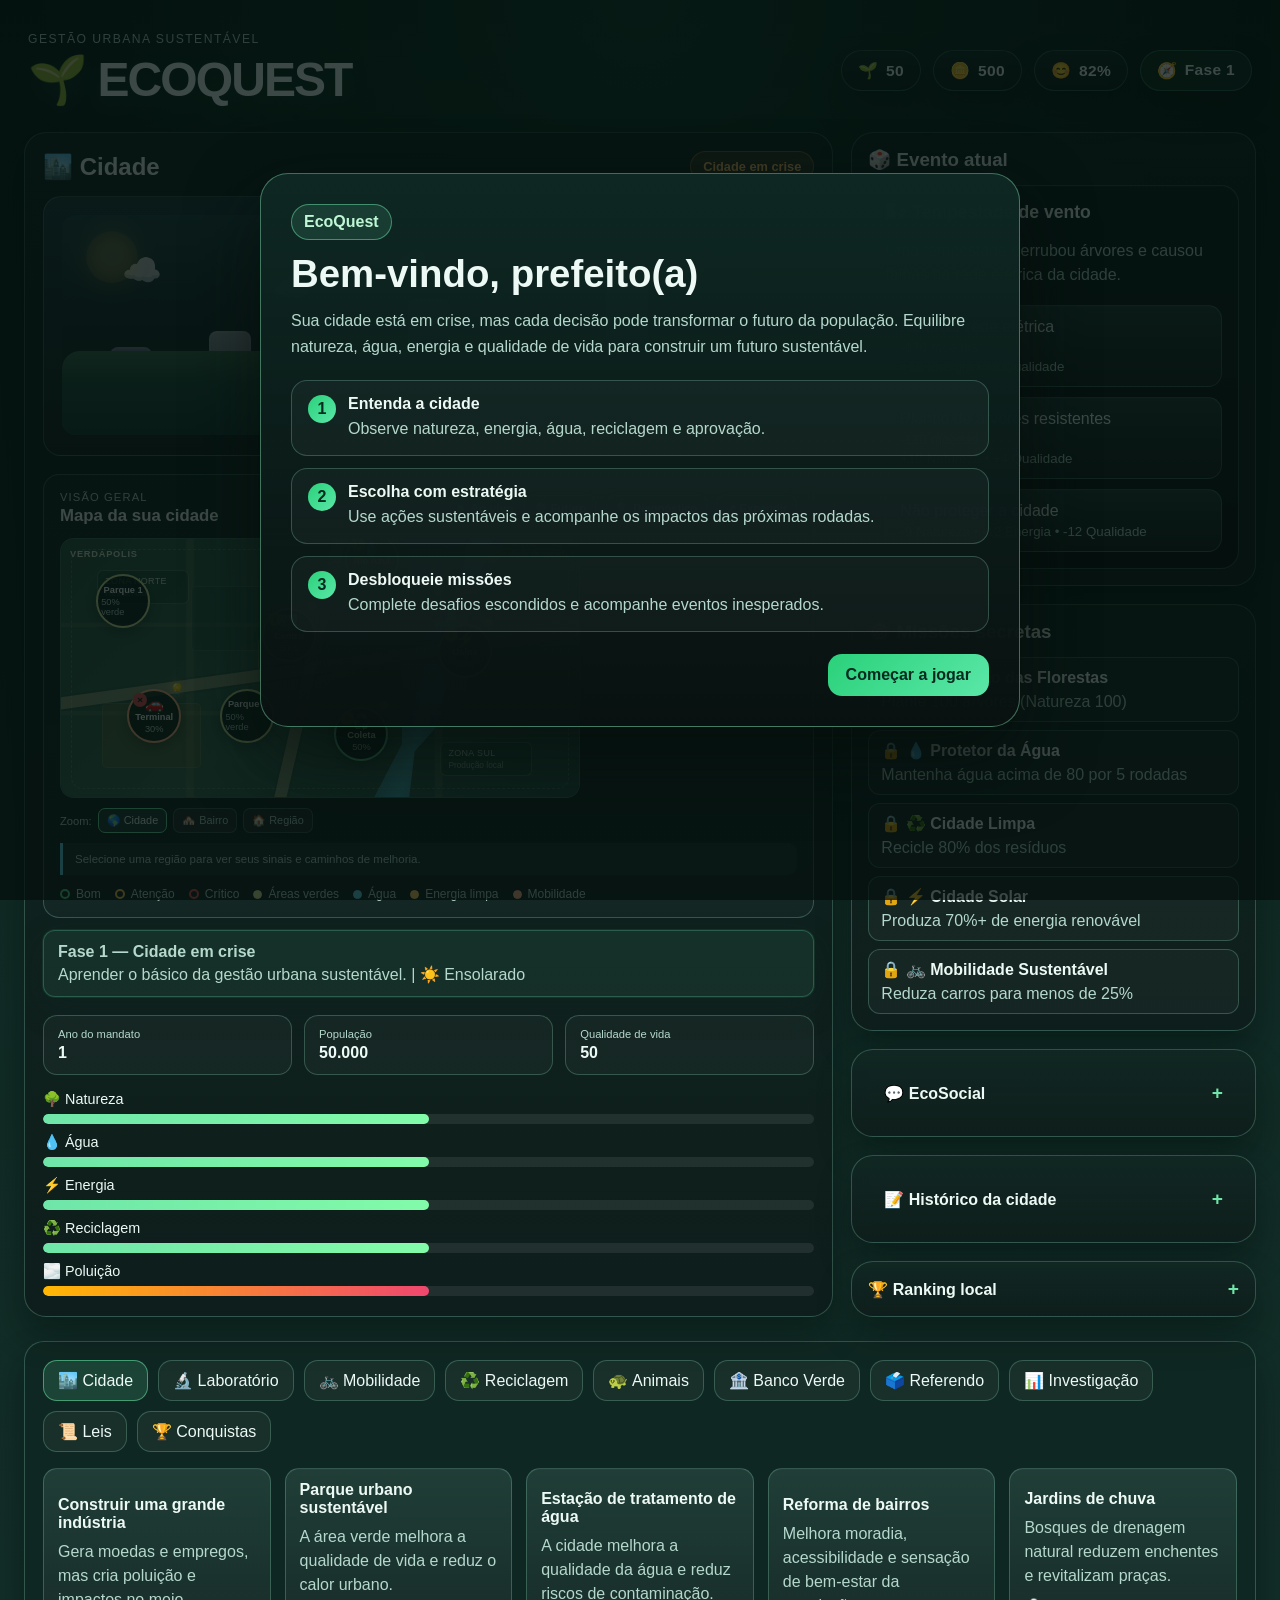
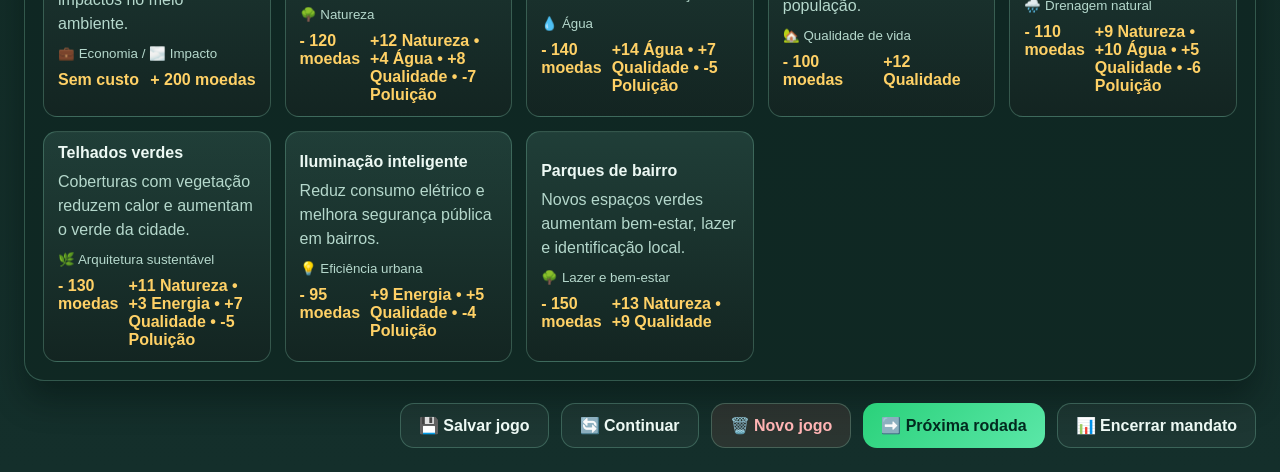
==== index.html @ 05f89bf9 "Publica EcoQuest com mapa e sistemas de cidade" ====
<!DOCTYPE html>
<html lang="pt-BR">
  <head>
    <meta charset="UTF-8" />
    <meta name="viewport" content="width=device-width, initial-scale=1.0" />
    <meta http-equiv="Cache-Control" content="no-cache, no-store, must-revalidate" />
    <meta http-equiv="Pragma" content="no-cache" />
    <meta http-equiv="Expires" content="0" />
    <title>EcoQuest: A Cidade em Jogo</title>
    <link rel="stylesheet" href="css/style.css?v=20260902-map-size" />
  </head>
  <body>
    <div class="app-shell">
      <header class="topbar">
        <div>
          <p class="eyebrow">Gestão urbana sustentável</p>
          <h1>🌱 ECOQUEST</h1>
        </div>
        <div class="header-stats">
          <div class="stat-pill"><span>🌱</span><strong id="sustStat">50</strong></div>
          <div class="stat-pill"><span>🪙</span><strong id="coinsStat">500</strong></div>
          <div class="stat-pill"><span>😊</span><strong id="approvalStat">82%</strong></div>
          <div class="stat-pill phase-pill"><span>🧭</span><strong id="campaignPhaseLabel">Fase 1</strong></div>
        </div>
      </header>

      <main class="dashboard">
        <section class="city-panel card">
          <div class="panel-header">
            <h2>🏙️ Cidade</h2>
            <span id="stageBadge" class="badge badge-alert">Estágio 1</span>
          </div>

          <div class="city-visual" id="cityScene" aria-live="polite"></div>

          <section class="map-section" aria-labelledby="mapTitle">
            <div class="map-heading">
              <div>
                <p class="section-kicker">Visão geral</p>
                <h3 id="mapTitle">Mapa da sua cidade</h3>
              </div>
              <div class="map-controls">
                <span class="map-live"><i></i> Ao vivo</span>
                <button id="futureMapBtn" class="map-toggle" type="button">🔮 Futuro</button>
                <button id="diagnosisMapBtn" class="map-toggle" type="button">🔍 Diagnóstico</button>
                <button id="expandMapBtn" class="map-toggle" type="button">↗ Expandir</button>
              </div>
            </div>
            <div id="cityMap" class="city-map" role="img" aria-label="Mapa 2D da cidade"></div>
            <div class="map-tools" aria-label="Nível de zoom do mapa">
              <span>Zoom:</span>
              <button class="zoom-button active" data-map-zoom="city" type="button">🌎 Cidade</button>
              <button class="zoom-button" data-map-zoom="district" type="button">🏘️ Bairro</button>
              <button class="zoom-button" data-map-zoom="region" type="button">🏠 Região</button>
            </div>
            <div id="mapInspector" class="map-inspector" aria-live="polite"></div>
            <div class="map-legend" aria-label="Legenda do mapa">
              <span><i class="legend-status status-good"></i>Bom</span>
              <span><i class="legend-status status-warn"></i>Atenção</span>
              <span><i class="legend-status status-bad"></i>Crítico</span>
              <span><i class="legend-dot nature-dot"></i>Áreas verdes</span>
              <span><i class="legend-dot water-dot"></i>Água</span>
              <span><i class="legend-dot energy-dot"></i>Energia limpa</span>
              <span><i class="legend-dot mobility-dot"></i>Mobilidade</span>
            </div>
          </section>

          <div class="phase-banner" id="phaseBanner">
            <strong>Fase 1 — Cidade em crise</strong>
            <span>Aprender o básico da gestão urbana sustentável.</span>
          </div>

          <div class="city-meta">
            <div>
              <label>Ano do mandato</label>
              <strong id="roundLabel">1</strong>
            </div>
            <div>
              <label>População</label>
              <strong id="populationLabel">50.000</strong>
            </div>
            <div>
              <label>Qualidade de vida</label>
              <strong id="lifeQualityLabel">50</strong>
            </div>
          </div>

          <div class="city-status">
            <div>
              <span>🌳 Natureza</span>
              <div class="bar"><div id="natureBar" style="width: 50%"></div></div>
            </div>
            <div>
              <span>💧 Água</span>
              <div class="bar"><div id="waterBar" style="width: 50%"></div></div>
            </div>
            <div>
              <span>⚡ Energia</span>
              <div class="bar"><div id="energyBar" style="width: 50%"></div></div>
            </div>
            <div>
              <span>♻️ Reciclagem</span>
              <div class="bar"><div id="recycleBar" style="width: 50%"></div></div>
            </div>
            <div>
              <span>🌫️ Poluição</span>
              <div class="bar danger"><div id="pollutionBar" style="width: 50%"></div></div>
            </div>
          </div>
        </section>

        <aside class="side-panel">
          <div class="card event-card">
            <div class="panel-header">
              <h3>🎲 Evento atual</h3>
            </div>
            <div id="eventBox" class="event-box">
              <p>Sem evento nesta rodada. A cidade está analisando as próximas escolhas.</p>
            </div>
          </div>

          <div class="card mission-card">
            <div class="panel-header">
              <h3>🎯 Missões secretas</h3>
            </div>
            <ul id="secretMissionList" class="mission-list"></ul>
          </div>

          <details class="card social-card info-details">
            <summary>💬 EcoSocial</summary>
            <ul id="socialFeedList" class="social-list"></ul>
          </details>

          <details class="card log-card info-details">
            <summary>📝 Histórico da cidade</summary>
            <ul id="logList" class="log-list"></ul>
          </details>

          <details class="card ranking-card info-details">
            <summary>🏆 Ranking local</summary>
            <ol id="rankingList" class="ranking-list"></ol>
          </details>
        </aside>
      </main>

      <section class="action-area">
        <nav class="tab-nav" aria-label="Menu do jogo">
          <button class="tab active" data-panel="cidade">🏙️ Cidade</button>
          <button class="tab" data-panel="laboratorio">🔬 Laboratório</button>
          <button class="tab" data-panel="mobilidade">🚲 Mobilidade</button>
          <button class="tab" data-panel="reciclagem">♻️ Reciclagem</button>
          <button class="tab" data-panel="animais">🐢 Animais</button>
          <button class="tab" data-panel="banco">🏦 Banco Verde</button>
          <button class="tab" data-panel="referendo">🗳️ Referendo</button>
          <button class="tab" data-panel="investigacao">📊 Investigação</button>
          <button class="tab" data-panel="leis">📜 Leis</button>
          <button class="tab" data-panel="conquistas">🏆 Conquistas</button>
        </nav>

        <div class="panels">
          <section class="action-panel active" id="cidade">
            <div id="cityActions" class="action-grid"></div>
          </section>

          <section class="action-panel" id="laboratorio">
            <div id="labActions" class="action-grid"></div>
          </section>

          <section class="action-panel" id="mobilidade">
            <div id="mobilityActions" class="action-grid"></div>
          </section>

          <section class="action-panel" id="reciclagem">
            <div id="recyclingActions" class="action-grid"></div>
          </section>

          <section class="action-panel" id="animais">
            <div id="animalActions" class="action-grid"></div>
          </section>

          <section class="action-panel" id="banco">
            <div id="bankActions" class="action-grid"></div>
          </section>

          <section class="action-panel" id="referendo">
            <div id="referendumPanel" class="action-grid"></div>
          </section>

          <section class="action-panel" id="investigacao">
            <div id="investigacaoPanel" class="action-grid"></div>
          </section>

          <section class="action-panel" id="leis">
            <div id="leisPanel" class="action-grid"></div>
          </section>

          <section class="action-panel" id="conquistas">
            <div id="achievementPanel" class="achievement-list"></div>
          </section>
        </div>
      </section>

      <footer class="toolbar">
        <button id="saveBtn" class="secondary-btn">💾 Salvar jogo</button>
        <button id="continueBtn" class="secondary-btn">🔄 Continuar</button>
        <button id="newGameBtn" class="danger-btn">🗑️ Novo jogo</button>
        <button id="nextRoundBtn" class="primary-btn">➡️ Próxima rodada</button>
        <button id="endMandateBtn" class="secondary-btn">📊 Encerrar mandato</button>
      </footer>
    </div>

    <div id="introOverlay" class="intro-overlay">
      <div class="intro-panel">
        <div class="intro-badge">EcoQuest</div>
        <h2>Bem-vindo, prefeito(a)</h2>
        <p class="intro-text">
          Sua cidade está em crise, mas cada decisão pode transformar o futuro da população.
          Equilibre natureza, água, energia e qualidade de vida para construir um futuro sustentável.
        </p>

        <div class="intro-steps">
          <div class="intro-step">
            <span>1</span>
            <div>
              <strong>Entenda a cidade</strong>
              <p>Observe natureza, energia, água, reciclagem e aprovação.</p>
            </div>
          </div>
          <div class="intro-step">
            <span>2</span>
            <div>
              <strong>Escolha com estratégia</strong>
              <p>Use ações sustentáveis e acompanhe os impactos das próximas rodadas.</p>
            </div>
          </div>
          <div class="intro-step">
            <span>3</span>
            <div>
              <strong>Desbloqueie missões</strong>
              <p>Complete desafios escondidos e acompanhe eventos inesperados.</p>
            </div>
          </div>
        </div>

        <div class="intro-actions">
          <button id="startGameBtn" class="primary-btn">Começar a jogar</button>
        </div>
      </div>
    </div>

    <div id="reportOverlay" class="report-overlay hidden"></div>
    <div id="futureOverlay" class="report-overlay hidden"></div>

    <script src="js/game.js?v=20260902-map-command"></script>
  </body>
</html>
---- css/style.css ----
:root {
  --bg: #071c17;
  --bg-soft: #0f2d29;
  --panel: rgba(17, 39, 35, 0.92);
  --panel-alt: rgba(19, 54, 49, 0.9);
  --line: rgba(160, 242, 209, 0.24);
  --text: #edf9f4;
  --muted: #b5d8cc;
  --green: #6fe6a8;
  --green-strong: #2ad17a;
  --gold: #ffd166;
  --orange: #ff9f43;
  --red: #ff6b6b;
  --blue: #66d9ef;
  --shadow: 0 18px 32px rgba(3, 14, 12, 0.42);
}

* {
  box-sizing: border-box;
}

html, body {
  margin: 0;
  min-height: 100%;
  font-family: Inter, "Segoe UI", sans-serif;
  background:
    radial-gradient(circle at top, rgba(64, 214, 156, 0.15), transparent 28%),
    linear-gradient(180deg, #071c17 0%, #102a24 40%, #142f2b 100%);
  color: var(--text);
}

body {
  padding: 24px;
}

button {
  font: inherit;
}

.app-shell {
  max-width: 1400px;
  margin: 0 auto;
}

.topbar {
  display: flex;
  justify-content: space-between;
  align-items: center;
  margin-bottom: 22px;
  gap: 16px;
  padding: 8px 4px 2px;
}

.eyebrow {
  margin: 0 0 6px;
  font-size: 0.76rem;
  letter-spacing: 0.12em;
  text-transform: uppercase;
  color: var(--muted);
}

h1 {
  margin: 0;
  font-size: clamp(2rem, 4vw, 3rem);
  letter-spacing: -0.04em;
  text-shadow: 0 10px 24px rgba(110, 230, 168, 0.12);
}

.header-stats {
  display: flex;
  flex-wrap: wrap;
  justify-content: flex-end;
  gap: 12px;
}

.stat-pill {
  display: inline-flex;
  align-items: center;
  gap: 8px;
  background: linear-gradient(180deg, rgba(15, 44, 38, 0.96), rgba(11, 30, 28, 0.9));
  border: 1px solid var(--line);
  border-radius: 999px;
  padding: 10px 16px;
  box-shadow: var(--shadow);
  backdrop-filter: blur(8px);
}

.stat-pill strong {
  font-size: 0.97rem;
  letter-spacing: 0.02em;
}

.dashboard {
  display: grid;
  grid-template-columns: minmax(0, 2fr) minmax(300px, 1fr);
  gap: 18px;
}

.card {
  background: linear-gradient(180deg, rgba(17, 39, 35, 0.95), rgba(14, 29, 27, 0.92));
  border: 1px solid var(--line);
  border-radius: 22px;
  box-shadow: var(--shadow);
}

.city-panel {
  padding: 18px 18px 12px;
  overflow: hidden;
}

.panel-header {
  display: flex;
  justify-content: space-between;
  align-items: center;
  margin-bottom: 14px;
}

.panel-header h2,
.panel-header h3 {
  margin: 0;
}

.badge {
  border-radius: 999px;
  padding: 7px 12px;
  font-size: 0.8rem;
  font-weight: 700;
  border: 1px solid transparent;
}

.badge-alert {
  background: rgba(255, 159, 67, 0.12);
  color: #ffc266;
  border-color: rgba(255, 159, 67, 0.36);
}

.badge-safe {
  background: rgba(47, 209, 123, 0.12);
  color: #8ceab8;
  border-color: rgba(47, 209, 123, 0.38);
}

.city-visual {
  position: relative;
  min-height: 260px;
  display: block;
  padding: 18px;
  border-radius: 18px;
  background: linear-gradient(180deg, rgba(98, 185, 255, 0.15), rgba(18, 32, 30, 0.72));
  border: 1px solid var(--line);
  overflow: hidden;
  animation: glowPulse 6s ease-in-out infinite alternate;
}

.map-section {
  margin-top: 18px;
  padding: 16px;
  border: 1px solid var(--line);
  border-radius: 16px;
  background: rgba(255, 255, 255, 0.025);
}

.map-heading {
  display: flex;
  align-items: center;
  justify-content: space-between;
  gap: 12px;
  margin-bottom: 12px;
}

.section-kicker {
  margin: 0 0 3px;
  color: var(--muted);
  font-size: 0.7rem;
  letter-spacing: 0.1em;
  text-transform: uppercase;
}

.map-heading h3 {
  margin: 0;
  font-size: 1.05rem;
}

.map-controls {
  display: flex;
  align-items: center;
  gap: 10px;
}

.map-toggle {
  padding: 6px 9px;
  border: 1px solid rgba(102, 217, 239, 0.35);
  border-radius: 8px;
  background: rgba(102, 217, 239, 0.08);
  color: var(--text);
  cursor: pointer;
  font-size: 0.7rem;
  font-weight: 700;
}

.map-toggle:hover,
.map-toggle.active {
  background: rgba(102, 217, 239, 0.2);
  border-color: var(--blue);
}

.map-expanded {
  position: fixed;
  z-index: 900;
  inset: 8vh 12vw;
  margin: 0;
  padding: 22px;
  overflow: auto;
  background: #102d27;
  box-shadow: 0 30px 80px rgba(2, 12, 9, 0.72);
}

.map-expanded .city-map,
.map-expanded .map-grid {
  height: min(62vh, 560px);
  min-height: 300px;
}

.diagnosis-bad { box-shadow: 0 0 0 3px rgba(224, 82, 82, 0.5), 0 5px 12px rgba(4, 20, 16, 0.3); animation: diagnosisPulse 1.5s ease-in-out infinite; }
.diagnosis-warn { box-shadow: 0 0 0 3px rgba(242, 201, 76, 0.45), 0 5px 12px rgba(4, 20, 16, 0.3); }
.diagnosis-good { box-shadow: 0 0 0 3px rgba(42, 209, 122, 0.28), 0 5px 12px rgba(4, 20, 16, 0.3); }
.map-diagnosis:not(.map-future) .map-diagnosis-marker { opacity: 0.96; }

@keyframes diagnosisPulse {
  0%, 100% { box-shadow: 0 0 0 2px rgba(224, 82, 82, 0.35), 0 5px 12px rgba(4, 20, 16, 0.3); }
  50% { box-shadow: 0 0 0 5px rgba(224, 82, 82, 0.1), 0 5px 12px rgba(4, 20, 16, 0.3); }
}

.map-live {
  display: inline-flex;
  align-items: center;
  gap: 6px;
  color: var(--green);
  font-size: 0.75rem;
  font-weight: 700;
}

.map-live i {
  width: 7px;
  height: 7px;
  border-radius: 50%;
  background: var(--green-strong);
  box-shadow: 0 0 0 4px rgba(42, 209, 122, 0.13);
}

.city-map {
  display: block;
  overflow: hidden;
  height: 260px;
  min-height: 260px;
  aspect-ratio: 16 / 8;
  border: 1px solid rgba(143, 226, 191, 0.3);
  border-radius: 14px;
  background: #203f3a;
}

.map-grid {
  position: relative;
  width: 100%;
  height: 260px;
  min-height: 260px;
  overflow: hidden;
  background:
    linear-gradient(90deg, transparent 24%, rgba(232, 216, 167, 0.12) 24.3%, rgba(232, 216, 167, 0.12) 25.5%, transparent 25.8%, transparent 72%, rgba(232, 216, 167, 0.1) 72.3%, rgba(232, 216, 167, 0.1) 73.5%, transparent 73.8%),
    linear-gradient(0deg, transparent 32%, rgba(232, 216, 167, 0.1) 32.3%, rgba(232, 216, 167, 0.1) 33.7%, transparent 34%, transparent 66%, rgba(232, 216, 167, 0.1) 66.3%, rgba(232, 216, 167, 0.1) 67.7%, transparent 68%),
    linear-gradient(135deg, #2d5b49, #396e57 48%, #285348);
}

.map-grid::after {
  content: '';
  position: absolute;
  inset: 10px;
  border: 1px dashed rgba(206, 241, 199, 0.2);
  border-radius: 12px;
  pointer-events: none;
}

.map-topline {
  position: absolute;
  z-index: 5;
  top: 7px;
  right: 9px;
  left: 9px;
  display: flex;
  align-items: center;
  justify-content: space-between;
  gap: 8px;
  color: rgba(242, 255, 232, 0.86);
  font-size: 0.58rem;
  letter-spacing: 0.08em;
}

.map-alert {
  padding: 3px 6px;
  border-radius: 5px;
  background: rgba(224, 82, 82, 0.2);
  color: #ffb0a8;
  font-size: 0.54rem;
  letter-spacing: 0;
}

.map-alert.stable {
  background: rgba(42, 209, 122, 0.16);
  color: var(--green);
}

.map-block {
  position: absolute;
  z-index: 1;
  width: 19%;
  height: 25%;
  border: 1px solid rgba(220, 239, 195, 0.13);
  border-radius: 5px;
  background: rgba(31, 88, 65, 0.36);
}

.block-one { top: 18%; left: 25%; }
.block-two { bottom: 12%; left: 8%; background: rgba(144, 119, 58, 0.25); }
.block-three { top: 18%; right: 5%; background: rgba(144, 119, 58, 0.2); }

.map-river {
  position: absolute;
  z-index: 1;
  top: -12%;
  right: 17%;
  width: 20%;
  height: 125%;
  transform: rotate(18deg);
  background: linear-gradient(90deg, rgba(74, 180, 207, 0.28), rgba(83, 210, 231, 0.72), rgba(74, 180, 207, 0.28));
  clip-path: polygon(35% 0, 75% 0, 62% 28%, 82% 54%, 52% 76%, 67% 100%, 25% 100%, 38% 75%, 15% 52%, 42% 27%);
  animation: mapWaterFlow 8s linear infinite;
}

.map-road {
  position: absolute;
  z-index: 2;
  background: rgba(241, 224, 175, 0.42);
  box-shadow: 0 0 0 2px rgba(37, 75, 61, 0.22);
}

.road-one {
  top: 47%;
  left: -4%;
  width: 108%;
  height: 12px;
  transform: rotate(-8deg);
}

.road-two {
  top: -8%;
  left: 47%;
  width: 12px;
  height: 116%;
  transform: rotate(13deg);
}

.map-marker {
  position: absolute;
  z-index: 3;
  display: grid;
  align-content: center;
  justify-items: center;
  gap: 2px;
  width: 54px;
  min-height: 54px;
  padding: 5px 3px;
  border: 2px solid rgba(238, 255, 243, 0.82);
  border-radius: 50%;
  background: rgba(8, 28, 23, 0.82);
  box-shadow: 0 5px 12px rgba(4, 20, 16, 0.3);
  font-size: 0.7rem;
  color: var(--text);
  cursor: pointer;
  transform: translate(-50%, -50%);
  transition: transform 0.2s ease, background 0.2s ease;
}

.map-marker strong { font-size: 0.95rem; line-height: 0.8; }
.map-marker b { max-width: 52px; overflow: hidden; font-size: 0.58rem; line-height: 1.1; text-overflow: ellipsis; white-space: nowrap; }
.map-marker small { color: var(--muted); font-size: 0.58rem; line-height: 1.1; }
.map-marker em { position: absolute; top: -8px; right: -5px; font-style: normal; font-size: 0.7rem; filter: drop-shadow(0 0 4px rgba(255, 209, 102, 0.9)); }

.status-icon { position: absolute; top: 2px; left: 4px; display: grid; place-items: center; width: 14px; height: 14px; border-radius: 50%; color: #071c17; font-size: 0.62rem; font-weight: 900; }
.status-good { border-color: #55d98c; }
.status-good .status-icon { background: #55d98c; }
.status-normal { border-color: #66d9ef; }
.status-normal .status-icon { background: #66d9ef; }
.status-warn { border-color: #f2c94c; }
.status-warn .status-icon { background: #f2c94c; }
.status-bad { border-color: #e05252; }
.status-bad .status-icon { background: #e05252; }
.map-diagnosis .status-bad { animation: diagnosisPulse 1.8s ease-in-out infinite; }

.map-district {
  position: absolute;
  z-index: 1;
  display: grid;
  gap: 2px;
  min-width: 92px;
  padding: 5px 7px;
  border: 1px solid rgba(232, 244, 195, 0.22);
  border-radius: 6px;
  background: rgba(24, 70, 53, 0.42);
  color: rgba(242, 255, 232, 0.86);
  text-transform: uppercase;
  letter-spacing: 0.04em;
  font-size: 0.56rem;
}

.map-district small { color: rgba(213, 239, 219, 0.68); font-size: 0.52rem; text-transform: none; letter-spacing: 0; }
.district-north { top: 12%; left: 7%; }
.district-center { top: 38%; left: 38%; background: rgba(59, 87, 57, 0.5); }
.district-south { bottom: 9%; right: 9%; }
.park-marker { border-color: #d7e89d; }

.map-marker:hover,
.map-marker:focus-visible {
  z-index: 4;
  transform: translate(-50%, -50%) scale(1.12);
  background: rgba(16, 60, 47, 0.95);
}

.center-marker { border-color: #d7e89d; }
.water-marker { border-color: var(--blue); }
.energy-marker { border-color: var(--gold); }
.mobility-marker { border-color: #ffb38a; }
.recycle-marker { border-color: var(--green); }
.map-crisis { filter: saturate(0.65) brightness(0.8); }
.map-thriving { filter: saturate(1.15); }
.map-future { background-color: rgba(54, 72, 62, 0.88); }
.map-future .map-river { filter: saturate(1.2); }
.map-future .map-alert { background: rgba(242, 201, 76, 0.18); color: #ffe28a; }

.map-legend {
  display: flex;
  flex-wrap: wrap;
  gap: 8px 14px;
  margin-top: 12px;
  color: var(--muted);
  font-size: 0.75rem;
}

.map-legend span {
  display: inline-flex;
  align-items: center;
  gap: 6px;
}

.map-zoom-district .map-marker { transform: translate(-50%, -50%) scale(1.18); }
.map-zoom-region .map-marker { transform: translate(-50%, -50%) scale(1.38); }
.map-zoom-district .map-district,
.map-zoom-region .map-district { transform: scale(1.1); transform-origin: center; }
.map-zoom-region .map-district { opacity: 0.5; }

.legend-dot {
  width: 9px;
  height: 9px;
  border-radius: 50%;
  border: 1px solid currentColor;
}

.map-tools {
  display: flex;
  flex-wrap: wrap;
  align-items: center;
  gap: 6px;
  margin-top: 10px;
  color: var(--muted);
  font-size: 0.7rem;
}

.zoom-button {
  padding: 5px 8px;
  border: 1px solid var(--line);
  border-radius: 7px;
  background: rgba(255, 255, 255, 0.04);
  color: var(--muted);
  cursor: pointer;
  font-size: 0.68rem;
}

.zoom-button.active,
.zoom-button:hover {
  border-color: var(--green);
  color: var(--text);
  background: rgba(111, 230, 168, 0.12);
}

.map-inspector {
  margin-top: 10px;
  padding: 10px 12px;
  border-left: 3px solid var(--blue);
  border-radius: 0 9px 9px 0;
  background: rgba(102, 217, 239, 0.06);
  color: var(--muted);
  font-size: 0.72rem;
}

.inspector-heading { display: flex; justify-content: space-between; gap: 10px; color: var(--text); }
.inspector-heading span { color: var(--blue); font-weight: 800; }
.map-inspector p { margin: 5px 0; }
.inspector-solutions { display: flex; flex-wrap: wrap; gap: 5px; }
.inspector-solutions span { color: var(--green); }
.inspector-empty { color: var(--muted); }

.legend-status {
  width: 10px;
  height: 10px;
  border: 2px solid currentColor;
  border-radius: 50%;

  .map-expanded {
    inset: 3vh 3vw;
    padding: 14px;
  }

  .map-expanded .city-map,
  .map-expanded .map-grid {
    min-height: 260px;
  }
}

.legend-status.status-good { color: #55d98c; }
.legend-status.status-warn { color: #f2c94c; }
.legend-status.status-bad { color: #e05252; }

.nature-dot { color: #d7e89d; background: #d7e89d; }
.water-dot { color: var(--blue); background: var(--blue); }
.energy-dot { color: var(--gold); background: var(--gold); }
.mobility-dot { color: #ffb38a; background: #ffb38a; }

@keyframes mapWaterFlow {
  from { background-position: 0 0; }
  to { background-position: 0 18px; }
}

.city-scene {
  position: relative;
  width: 100%;
  height: 220px;
  border-radius: 14px;
  background: linear-gradient(180deg, rgba(48, 102, 96, 0.25), rgba(10, 25, 25, 0.8));
  overflow: hidden;
}

.sky-layer,
.sun-layer,
.cloud-layer,
.ground-layer,
.tree-layer,
.car-layer,
.building-layer,
.river-layer,
.animals-layer,
.smoke-layer {
  position: absolute;
  inset: 0;
}

.sun-layer {
  inset: 16px auto auto 24px;
  width: 52px;
  height: 52px;
  border-radius: 50%;
  background: radial-gradient(circle, #ffe58a 0%, #ffca59 40%, rgba(255, 202, 89, 0.25) 100%);
  box-shadow: 0 0 24px rgba(255, 207, 91, 0.75);
}

.cloud-layer {
  font-size: 2rem;
  opacity: 0.8;
  animation: drift 16s ease-in-out infinite alternate;
}

.cloud-layer span {
  position: absolute;
  display: inline-block;
  animation: float 12s ease-in-out infinite alternate;
}

.cloud-layer span:nth-child(1) { left: 60px; top: 36px; }
.cloud-layer span:nth-child(2) { left: 210px; top: 52px; }
.cloud-layer span:nth-child(3) { left: 330px; top: 28px; }

.ground-layer {
  inset: auto 0 0 0;
  height: 38%;
  background: linear-gradient(180deg, #386b4e 0%, #1f4c3f 40%, #183b34 100%);
  border-radius: 18px 18px 0 0;
}

.building-layer {
  display: flex;
  align-items: end;
  justify-content: space-around;
  padding: 0 24px 48px;
  gap: 10px;
}

.building {
  width: 42px;
  background: linear-gradient(180deg, rgba(180, 188, 196, 0.9), rgba(109, 126, 137, 0.9));
  border-radius: 8px 8px 0 0;
  box-shadow: inset 0 0 0 2px rgba(255,255,255,0.08);
  opacity: 0.9;
}

.building:nth-child(odd) {
  background: linear-gradient(180deg, rgba(124, 134, 162, 0.9), rgba(58, 68, 80, 0.9));
}

.tree-layer {
  display: flex;
  justify-content: space-between;
  align-items: end;
  padding: 0 16px 20px;
}

.tree {
  position: relative;
  width: 24px;
  height: 80px;
}

.tree::before {
  content: '🌳';
  position: absolute;
  left: 0;
  bottom: 0;
  font-size: 2rem;
}

.river-layer {
  inset: auto 0 0 0;
  height: 25%;
  background: linear-gradient(180deg, rgba(88, 190, 215, 0.28), rgba(25, 103, 140, 0.85));
  clip-path: polygon(0 28%, 18% 22%, 35% 36%, 50% 24%, 70% 38%, 86% 33%, 100% 40%, 100% 100%, 0 100%);
  opacity: 0.9;
}

.car-layer {
  display: flex;
  justify-content: space-between;
  align-items: end;
  padding: 130px 24px 52px;
  font-size: 1.5rem;
}

.car-layer .car {
  animation: bounce 2.6s ease-in-out infinite alternate;
}

.smoke-layer {
  font-size: 1.7rem;
  opacity: 0.7;
}

.smoke-layer span {
  position: absolute;
  animation: smoke 9s ease-in-out infinite;
}

.smoke-layer span:nth-child(1) { left: 76%; top: 34%; }
.smoke-layer span:nth-child(2) { left: 68%; top: 32%; animation-delay: 2s; }
.smoke-layer span:nth-child(3) { left: 80%; top: 38%; animation-delay: 5s; }

.animals-layer {
  font-size: 1.5rem;
}

.animals-layer span {
  position: absolute;
  bottom: 46px;
  animation: pulse 4s ease-in-out infinite alternate;
}

.animals-layer span:nth-child(1) { left: 18%; }
.animals-layer span:nth-child(2) { left: 36%; animation-delay: 0.7s; }
.animals-layer span:nth-child(3) { left: 72%; animation-delay: 1.2s; }

.phase-banner {
  display: flex;
  flex-direction: column;
  gap: 4px;
  margin: 12px 0 16px;
  padding: 12px 14px;
  border-radius: 12px;
  background: rgba(105, 228, 175, 0.08);
  border: 1px solid rgba(105, 228, 175, 0.25);
  color: var(--muted);
  box-shadow: 0 0 0 1px rgba(109, 245, 176, 0.08), 0 12px 30px rgba(17, 40, 35, 0.25);
}

.phase-pill {
  background: rgba(106, 227, 178, 0.08);
  border-color: rgba(106, 227, 178, 0.3);
}

.mission-card {
  padding: 16px;
}

.mission-list {
  list-style: none;
  padding: 0;
  margin: 0;
  display: grid;
  gap: 8px;
}

.mission-item {
  display: grid;
  gap: 6px;
  padding: 10px 12px;
  border-radius: 12px;
  border: 1px solid var(--line);
  background: rgba(255, 255, 255, 0.03);
  color: var(--muted);
  transition: transform 0.2s ease, border-color 0.2s ease;
}

.mission-item.complete {
  border-color: rgba(109, 245, 176, 0.55);
  background: rgba(32, 86, 61, 0.22);
}

.mission-item strong {
  color: var(--text);
}

.social-card {
  padding: 16px;
}

.social-list {
  list-style: none;
  padding: 0;
  margin: 0;
  display: grid;
  gap: 8px;
}

.social-item {
  padding: 10px 12px;
  border-radius: 12px;
  background: rgba(255, 255, 255, 0.03);
  border: 1px solid var(--line);
  color: var(--muted);
  line-height: 1.45;
}

.social-item strong {
  color: var(--text);
  display: block;
  margin-bottom: 4px;
}

.ranking-list {
  list-style: none;
  padding: 0;
  margin: 0;
  display: grid;
  gap: 8px;
}

.ranking-list li {
  display: flex;
  justify-content: space-between;
  gap: 8px;
  padding: 8px 10px;
  border-radius: 10px;
  background: rgba(255, 255, 255, 0.03);
  border: 1px solid var(--line);
  color: var(--muted);
}

@keyframes drift {
  from { transform: translateX(0px); }
  to { transform: translateX(18px); }
}

@keyframes float {
  from { transform: translateY(0); }
  to { transform: translateY(-8px); }
}

@keyframes bounce {
  from { transform: translateY(0); }
  to { transform: translateY(-6px); }
}

@keyframes glowPulse {
  from { box-shadow: inset 0 0 12px rgba(111, 217, 168, 0.12), 0 0 0 rgba(111, 217, 168, 0.0); }
  to { box-shadow: inset 0 0 18px rgba(111, 217, 168, 0.18), 0 0 26px rgba(111, 217, 168, 0.08); }
}

@keyframes floatCard {
  0% { transform: translateY(0px); }
  50% { transform: translateY(-6px); }
  100% { transform: translateY(0px); }
}

@keyframes smoke {
  0% { opacity: 0; transform: translateY(0) scale(0.7); }
  30% { opacity: 0.7; }
  100% { opacity: 0; transform: translateY(-22px) scale(1.4); }
}

@keyframes pulse {
  from { transform: scale(0.9); }
  to { transform: scale(1.08); }
}

.city-meta {
  display: grid;
  grid-template-columns: repeat(3, minmax(0, 1fr));
  gap: 12px;
  margin-top: 18px;
}

.city-meta > div {
  background: rgba(255, 255, 255, 0.03);
  border: 1px solid var(--line);
  border-radius: 14px;
  padding: 12px 14px;
}

.city-meta label {
  display: block;
  font-size: 0.7rem;
  color: var(--muted);
  margin-bottom: 4px;
}

.city-status {
  display: grid;
  gap: 10px;
  margin-top: 16px;
}

.city-status > div {
  display: grid;
  gap: 6px;
}

.city-status span {
  font-size: 0.9rem;
}

.bar {
  position: relative;
  width: 100%;
  height: 10px;
  border-radius: 999px;
  overflow: hidden;
  background: rgba(255, 255, 255, 0.08);
}

.bar div {
  height: 100%;
  border-radius: inherit;
  background: linear-gradient(90deg, var(--green), #82fba9);
}

.bar.danger div {
  background: linear-gradient(90deg, #ffb703, #ef476f);
}

.side-panel {
  display: grid;
  gap: 18px;
}

.event-card,
.log-card {
  padding: 16px;
}

.info-details {
  overflow: hidden;
}

.info-details summary {
  display: flex;
  align-items: center;
  justify-content: space-between;
  padding: 16px;
  color: var(--text);
  cursor: pointer;
  font-weight: 700;
  list-style: none;
}

.info-details summary::-webkit-details-marker {
  display: none;
}

.info-details summary::after {
  content: '+';
  color: var(--green);
  font-size: 1.2rem;
}

.info-details[open] summary::after {
  content: '−';
}

.info-details > .social-list,
.info-details > .ranking-list,
.info-details > .log-list {
  margin: 0 16px 16px;
}

.event-box {
  min-height: 164px;
  border-radius: 18px;
  border: 1px solid var(--line);
  background: linear-gradient(180deg, rgba(12, 31, 28, 0.84), rgba(9, 18, 18, 0.92));
  padding: 16px;
  color: var(--text);
  box-shadow: inset 0 1px 0 rgba(255,255,255,0.02);
}

.event-box h4 {
  margin-top: 0;
  margin-bottom: 8px;
  font-size: 1.1rem;
}

.event-box p {
  line-height: 1.5;
  color: var(--muted);
}

.choice-list {
  display: grid;
  gap: 10px;
  margin-top: 18px;
}

.choice-btn,
.action-btn,
.secondary-btn,
.primary-btn,
.danger-btn,
.tab {
  border: 1px solid var(--line);
  border-radius: 14px;
  transition: transform 0.15s ease, border-color 0.15s ease, background 0.15s ease, box-shadow 0.15s ease;
}

.choice-btn,
.action-btn {
  width: 100%;
  background: linear-gradient(180deg, rgba(36, 68, 61, 0.8), rgba(20, 36, 33, 0.8));
  color: var(--text);
  text-align: left;
  padding: 12px 14px;
  cursor: pointer;
  box-shadow: inset 0 1px 0 rgba(255,255,255,0.02);
}

.choice-btn:hover,
.action-btn:hover,
.tab:hover,
.secondary-btn:hover,
.primary-btn:hover,
.danger-btn:hover {
  transform: translateY(-1px);
  border-color: rgba(130, 240, 178, 0.6);
  box-shadow: 0 8px 18px rgba(17, 38, 31, 0.32);
}

.choice-btn small,
.action-btn small {
  display: block;
  margin-top: 4px;
  color: var(--muted);
}

.action-btn .profit-label {
  color: var(--green);
  font-weight: 700;
}

.log-list {
  list-style: none;
  padding: 0;
  margin: 0;
  display: grid;
  gap: 8px;
  max-height: 240px;
  overflow: auto;
}

.log-list li {
  padding: 10px 12px;
  border-radius: 12px;
  background: rgba(255, 255, 255, 0.04);
  border: 1px solid var(--line);
  color: var(--muted);
  line-height: 1.4;
}

.action-area {
  margin-top: 24px;
  background: rgba(16, 39, 35, 0.85);
  border: 1px solid var(--line);
  border-radius: 20px;
  padding: 18px;
  box-shadow: var(--shadow);
}

.tab-nav {
  display: flex;
  flex-wrap: wrap;
  gap: 10px;
  margin-bottom: 16px;
}

.tab {
  background: rgba(255, 255, 255, 0.04);
  color: var(--text);
  padding: 10px 14px;
  cursor: pointer;
}

.tab.active {
  background: rgba(109, 245, 176, 0.14);
  border-color: rgba(109, 245, 176, 0.5);
}

.action-panel {
  display: none;
}

.action-panel.active {
  display: block;
}

.action-grid {
  display: grid;
  grid-template-columns: repeat(auto-fit, minmax(220px, 1fr));
  gap: 14px;
}

.action-btn {
  min-height: 140px;
  position: relative;
  overflow: hidden;
  animation: floatCard 4s ease-in-out infinite;
}

.action-btn::before {
  content: "";
  position: absolute;
  inset: 0 auto auto 0;
  width: 100%;
  height: 2px;
  background: linear-gradient(90deg, rgba(110, 230, 168, 0.8), transparent);
  opacity: 0;
  transition: opacity 0.15s ease;
}

.action-btn:hover::before {
  opacity: 1;
}

.action-btn:hover {
  transform: translateY(-4px) scale(1.01);
  box-shadow: 0 16px 24px rgba(10, 25, 21, 0.28);
}

.action-btn h4 {
  margin: 0 0 8px;
  font-size: 1rem;
}

.action-btn p {
  margin: 0 0 10px;
  color: var(--muted);
  line-height: 1.5;
}

.action-meta {
  display: flex;
  justify-content: space-between;
  gap: 10px;
  margin-top: 10px;
  color: var(--gold);
  font-weight: 700;
}

.achievement-list {
  display: grid;
  grid-template-columns: repeat(auto-fit, minmax(220px, 1fr));
  gap: 12px;
}

.achievement-item {
  background: rgba(255, 255, 255, 0.04);
  border: 1px solid var(--line);
  border-radius: 14px;
  padding: 12px;
}

.achievement-item.unlocked {
  border-color: rgba(109, 245, 176, 0.6);
  background: rgba(45, 143, 89, 0.12);
}

.achievement-item h4 {
  margin: 0 0 6px;
}

.achievement-item p {
  margin: 0;
  color: var(--muted);
}

.toolbar {
  display: flex;
  flex-wrap: wrap;
  justify-content: flex-end;
  gap: 12px;
  margin-top: 22px;
}

.primary-btn,
.secondary-btn,
.danger-btn {
  padding: 12px 18px;
  cursor: pointer;
  font-weight: 700;
  color: var(--text);
}

.primary-btn {
  background: linear-gradient(135deg, #2ad17a, #5be7a8);
  color: #022a1f;
  border: none;
}

.secondary-btn {
  background: rgba(255, 255, 255, 0.04);
}

.danger-btn {
  background: rgba(255, 107, 107, 0.1);
  color: #ffb4b4;
}

.intro-overlay,
.report-overlay {
  position: fixed;
  inset: 0;
  background: rgba(5, 16, 14, 0.76);
  display: grid;
  place-items: center;
  z-index: 1000;
  padding: 24px;
}

.intro-overlay.hidden,
.report-overlay.hidden {
  display: none;
}

.intro-panel {
  width: min(760px, 100%);
  background: linear-gradient(180deg, rgba(14, 40, 35, 0.98), rgba(9, 18, 17, 0.96));
  border: 1px solid rgba(142, 235, 188, 0.42);
  border-radius: 28px;
  box-shadow: 0 30px 70px rgba(5, 14, 12, 0.7);
  padding: 30px;
  animation: slideIn 0.45s ease;
}

.intro-badge {
  display: inline-block;
  padding: 8px 12px;
  border-radius: 999px;
  background: rgba(110, 228, 173, 0.12);
  border: 1px solid rgba(110, 228, 173, 0.5);
  color: #bff6d5;
  font-weight: 700;
  margin-bottom: 12px;
}

.intro-panel h2 {
  margin: 0 0 12px;
  font-size: clamp(2rem, 3vw, 2.8rem);
}

.intro-text {
  margin: 0 0 20px;
  color: var(--muted);
  line-height: 1.6;
}

.intro-steps {
  display: grid;
  gap: 12px;
  margin-bottom: 22px;
}

.intro-step {
  display: flex;
  gap: 12px;
  align-items: flex-start;
  border: 1px solid var(--line);
  border-radius: 16px;
  background: rgba(255, 255, 255, 0.03);
  padding: 14px 16px;
}

.intro-step span {
  display: grid;
  place-items: center;
  width: 28px;
  height: 28px;
  border-radius: 50%;
  background: linear-gradient(135deg, #2ad17a, #5be7a8);
  color: #022a1f;
  font-weight: 800;
}

.intro-step strong {
  display: block;
  margin-bottom: 4px;
}

.intro-step p {
  margin: 0;
  color: var(--muted);
  line-height: 1.5;
}

.intro-actions {
  display: flex;
  justify-content: flex-end;
}

.report-panel {
  width: min(760px, 100%);
  background: linear-gradient(180deg, rgba(14, 40, 35, 0.98), rgba(9, 18, 17, 0.96));
  border: 1px solid rgba(142, 235, 188, 0.42);
  border-radius: 24px;
  box-shadow: 0 30px 60px rgba(5, 14, 12, 0.6);
  padding: 28px 30px;
  animation: slideIn 0.45s ease;
}

.report-top {
  display: flex;
  justify-content: space-between;
  align-items: center;
  gap: 12px;
  margin-bottom: 16px;
}

.report-top h2 {
  margin: 0;
  font-size: clamp(1.7rem, 3vw, 2.5rem);
}

.title-badge {
  background: rgba(110, 228, 173, 0.12);
  border: 1px solid rgba(110, 228, 173, 0.4);
  color: #bff6d5;
  border-radius: 999px;
  padding: 8px 12px;
  font-weight: 700;
}

.final-score {
  font-size: clamp(1.8rem, 3vw, 2.5rem);
  font-weight: 800;
  color: #a7f7c9;
  margin-bottom: 18px;
}

.metrics-grid,
.report-summary {
  display: grid;
  grid-template-columns: repeat(auto-fit, minmax(180px, 1fr));
  gap: 12px;
}

.metrics-grid > div,
.report-summary > div {
  padding: 12px 14px;
  border-radius: 14px;
  background: rgba(255, 255, 255, 0.04);
  border: 1px solid var(--line);
}

.metrics-grid span,
.report-summary span {
  display: block;
  color: var(--muted);
  margin-bottom: 6px;
  font-size: 0.8rem;
}

.metrics-grid strong,
.report-summary strong {
  font-size: 1.15rem;
}

.report-summary {
  margin-top: 18px;
}

.report-panel blockquote {
  margin: 20px 0 0;
  padding: 16px 18px;
  border-left: 4px solid #7fe8af;
  background: rgba(127, 232, 175, 0.05);
  color: var(--text);
  line-height: 1.6;
  border-radius: 0 12px 12px 0;
}

.future-panel {
  width: min(560px, 100%);
  text-align: center;
  background:
    radial-gradient(circle at 50% 10%, rgba(102, 217, 239, 0.16), transparent 38%),
    linear-gradient(180deg, rgba(14, 40, 35, 0.98), rgba(9, 18, 17, 0.96));
}

.future-year {
  color: var(--blue);
  font-size: 0.8rem;
  font-weight: 800;
  letter-spacing: 0.2em;
}

.future-citizen {
  margin: 12px 0 4px;
  font-size: 3rem;
}

.future-panel h2 {
  margin: 0 0 14px;
}

.future-panel blockquote {
  margin-top: 0;
  border-left: 0;
  border-top: 1px solid rgba(102, 217, 239, 0.35);
  border-bottom: 1px solid rgba(102, 217, 239, 0.35);
  border-radius: 0;
}

.future-consequence {
  color: var(--muted);
  line-height: 1.55;
}

.future-signals {
  display: grid;
  grid-template-columns: repeat(3, 1fr);
  gap: 8px;
  margin-top: 16px;
}

.future-signals span {
  padding: 8px 4px;
  border: 1px solid var(--line);
  border-radius: 10px;
  color: var(--muted);
  font-size: 0.72rem;
}

.diagnosis-panel { width: min(520px, 100%); }
.diagnosis-panel h2 { margin: 0 0 14px; }
.diagnosis-score { display: flex; align-items: baseline; gap: 10px; margin-bottom: 18px; color: var(--muted); }
.diagnosis-score strong { color: var(--orange); font-size: 2rem; }
.diagnosis-cause { color: var(--muted); line-height: 1.55; }
.diagnosis-cause strong { color: var(--text); }
.cause-tree { display: grid; justify-items: center; gap: 6px; margin: 18px 0; padding: 14px; border: 1px dashed rgba(255, 159, 67, 0.42); border-radius: 12px; color: var(--muted); text-align: center; }
.cause-tree i { width: 1px; height: 12px; background: var(--orange); }
.cause-tree strong { color: var(--text); }
.diagnosis-panel h3 { margin: 18px 0 10px; }
.solution-list { display: grid; gap: 8px; }
.solution-list div { display: flex; align-items: center; gap: 10px; padding: 9px 10px; border: 1px solid var(--line); border-radius: 10px; background: rgba(255,255,255,0.03); }
.solution-list b { display: grid; place-items: center; width: 24px; height: 24px; border-radius: 50%; background: rgba(111, 230, 168, 0.16); color: var(--green); }

.modal-actions {
  display: flex;
  flex-wrap: wrap;
  gap: 12px;
  margin-top: 20px;
}

.modal-header {
  font-size: 1.2rem;
  font-weight: 800;
  margin-bottom: 18px;
}

.election-panel h3 {
  margin: 20px 0 8px;
  font-size: 1.5rem;
}

.approval-bar {
  margin-top: 18px;
  display: grid;
  gap: 8px;
}

.city-scene.crisis {
  filter: saturate(0.65) brightness(0.8);
}

/* ========== SPRINT 3: NOVOS ESTILOS ========== */

/* Estilos para painéis especiais de Sprint 3 */
.sprint3-info {
  background: linear-gradient(135deg, rgba(111, 217, 168, 0.12), rgba(102, 217, 239, 0.08));
  border: 1px solid var(--line);
  border-radius: 16px;
  padding: 14px 16px;
  margin-bottom: 16px;
  text-align: center;
}

.sprint3-info p {
  margin: 0 0 6px;
  font-weight: 600;
  font-size: 0.95rem;
}

.sprint3-info small {
  display: block;
  color: var(--muted);
  font-size: 0.8rem;
}

/* Grid para Investigação Ambiental */
.environmental-grid {
  display: grid;
  grid-template-columns: repeat(auto-fit, minmax(140px, 1fr));
  gap: 12px;
  margin: 16px 0;
}

.env-item {
  background: rgba(111, 217, 168, 0.08);
  border: 1px solid var(--line);
  border-radius: 12px;
  padding: 12px;
  text-align: center;
  transition: all 0.3s ease;
}

.env-item:hover {
  background: rgba(111, 217, 168, 0.14);
  transform: translateY(-2px);
}

.env-item span {
  display: block;
  font-size: 0.85rem;
  color: var(--muted);
  margin-bottom: 6px;
}

.env-item strong {
  display: block;
  font-size: 1.1rem;
  color: var(--green);
  margin-bottom: 6px;
}

.env-item small {
  display: block;
  font-size: 0.75rem;
  color: var(--muted);
}

/* Estilos para botões desabilitados */
.action-btn.disabled {
  opacity: 0.6;
  cursor: not-allowed;
  pointer-events: none;
}

.action-btn.disabled h4::before {
  content: '✓ ';
}

.metrics-grid {
  display: grid;
  grid-template-columns: repeat(auto-fit, minmax(120px, 1fr));
  gap: 10px;
  margin: 16px 0;
}

.metrics-grid > div {
  background: rgba(255, 255, 255, 0.03);
  border: 1px solid var(--line);
  border-radius: 12px;
  padding: 10px;
  text-align: center;
}

.metrics-grid span {
  display: block;
  font-size: 0.8rem;
  color: var(--muted);
  margin-bottom: 6px;
}

.metrics-grid strong {
  display: block;
  font-size: 1.3rem;
  color: var(--green);
}

@keyframes slideIn {
  from { opacity: 0; transform: translateY(20px) scale(0.97); }
  to { opacity: 1; transform: translateY(0) scale(1); }
}

@media (max-width: 900px) {
  body {
    padding: 18px;
  }

  .dashboard {
    grid-template-columns: 1fr;
  }

  .topbar {
    flex-direction: column;
    align-items: flex-start;
  }

  .header-stats {
    width: 100%;
    justify-content: flex-start;
  }

  .city-meta {
    grid-template-columns: 1fr;
  }

  .map-heading {
    align-items: flex-start;
  }

  .map-controls {
    flex-direction: column;
    align-items: flex-end;
    gap: 5px;
  }

  .future-signals {
    grid-template-columns: 1fr;
  }

}
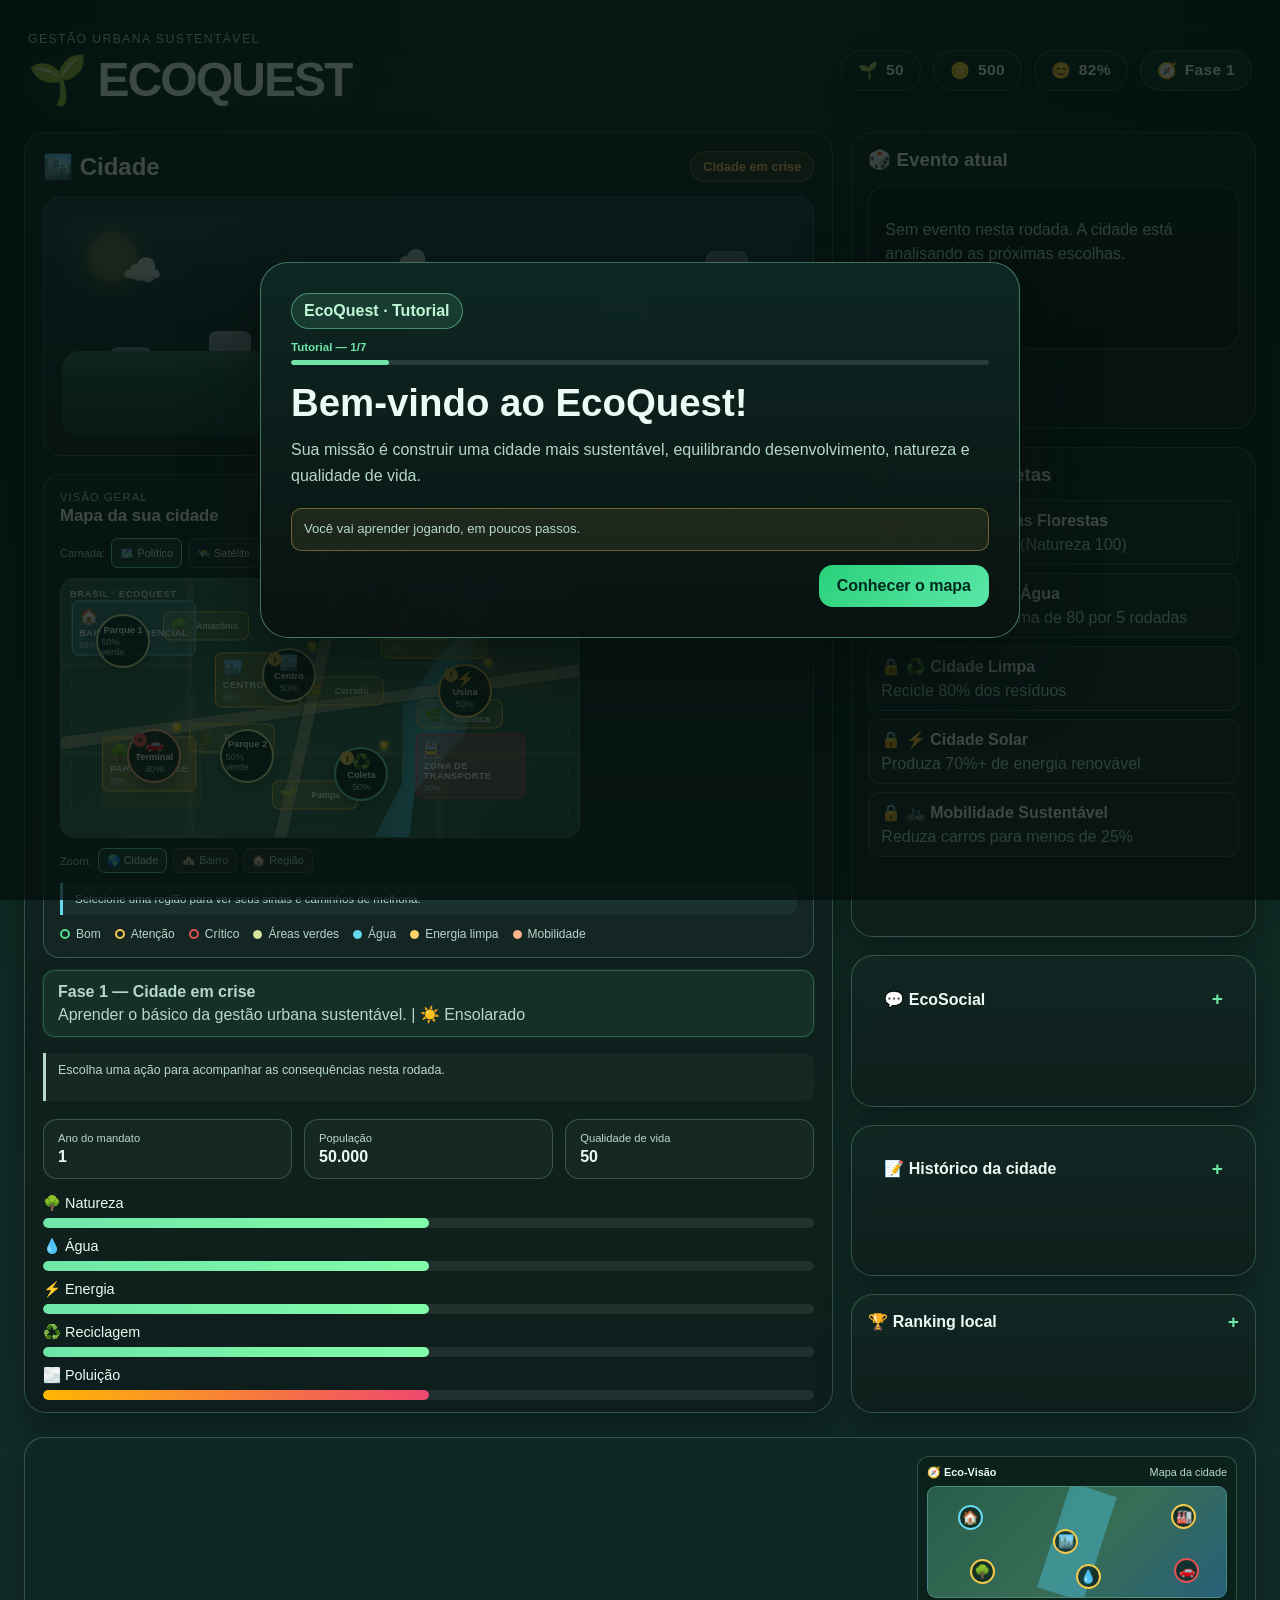
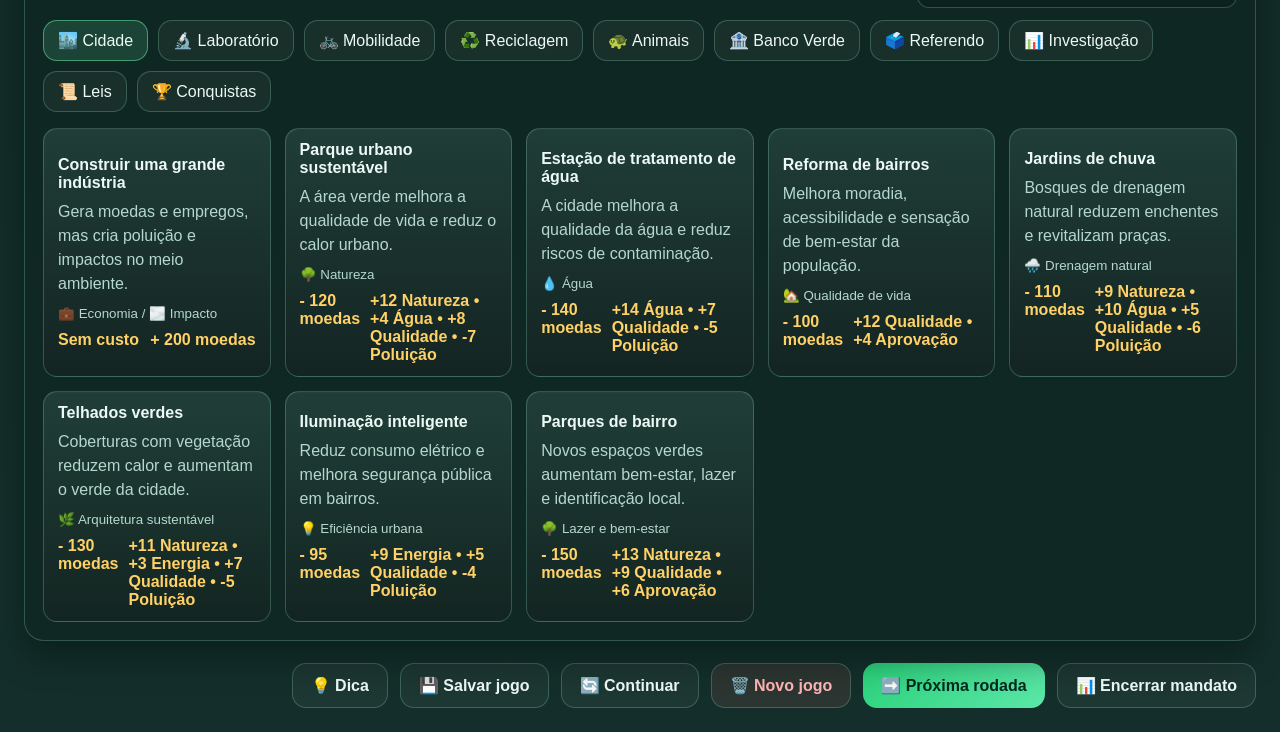
==== commit 63d05517: "Atualiza jogo EcoQuest" ====
--- a/index.html
+++ b/index.html
@@ -7,7 +7,7 @@
     <meta http-equiv="Pragma" content="no-cache" />
     <meta http-equiv="Expires" content="0" />
     <title>EcoQuest: A Cidade em Jogo</title>
-    <link rel="stylesheet" href="css/style.css?v=20260902-map-size" />
+    <link rel="stylesheet" href="css/style.css?v=20260903-map-fix" />
   </head>
   <body>
     <div class="app-shell">
@@ -43,8 +43,25 @@
                 <span class="map-live"><i></i> Ao vivo</span>
                 <button id="futureMapBtn" class="map-toggle" type="button">🔮 Futuro</button>
                 <button id="diagnosisMapBtn" class="map-toggle" type="button">🔍 Diagnóstico</button>
+                <button id="riskMapBtn" class="map-toggle" type="button">🔥 Risco</button>
                 <button id="expandMapBtn" class="map-toggle" type="button">↗ Expandir</button>
               </div>
+            </div>
+            <div class="map-filters" aria-label="Filtros do mapa">
+              <span>Camada:</span>
+              <button class="map-layer active" data-map-layer="political" type="button">🗺️ Político</button>
+              <button class="map-layer" data-map-layer="satellite" type="button">🛰️ Satélite</button>
+              <label class="risk-filter" for="riskMetric">Risco:
+                <select id="riskMetric">
+                  <option value="pollution">🌫️ Poluição</option>
+                  <option value="water">💧 Água</option>
+                  <option value="energy">⚡ Energia</option>
+                  <option value="nature">🌳 Natureza</option>
+                  <option value="mobility">🚗 Mobilidade</option>
+                  <option value="recycling">♻️ Reciclagem</option>
+                  <option value="quality">😊 Qualidade</option>
+                </select>
+              </label>
             </div>
             <div id="cityMap" class="city-map" role="img" aria-label="Mapa 2D da cidade"></div>
             <div class="map-tools" aria-label="Nível de zoom do mapa">
@@ -70,6 +87,8 @@
             <span>Aprender o básico da gestão urbana sustentável.</span>
           </div>
 
+          <div id="decisionFeedback" class="decision-feedback" aria-live="polite"></div>
+
           <div class="city-meta">
             <div>
               <label>Ano do mandato</label>
@@ -144,6 +163,10 @@
       </main>
 
       <section class="action-area">
+        <div class="mini-map-dock">
+          <div class="mini-map-heading"><strong>🧭 Eco-Visão</strong><span>Mapa da cidade</span></div>
+          <div id="miniMap" class="mini-map" aria-label="Minimapa da cidade"></div>
+        </div>
         <nav class="tab-nav" aria-label="Menu do jogo">
           <button class="tab active" data-panel="cidade">🏙️ Cidade</button>
           <button class="tab" data-panel="laboratorio">🔬 Laboratório</button>
@@ -201,6 +224,7 @@
       </section>
 
       <footer class="toolbar">
+        <button id="hintBtn" class="secondary-btn">💡 Dica</button>
         <button id="saveBtn" class="secondary-btn">💾 Salvar jogo</button>
         <button id="continueBtn" class="secondary-btn">🔄 Continuar</button>
         <button id="newGameBtn" class="danger-btn">🗑️ Novo jogo</button>
@@ -210,47 +234,13 @@
     </div>
 
     <div id="introOverlay" class="intro-overlay">
-      <div class="intro-panel">
-        <div class="intro-badge">EcoQuest</div>
-        <h2>Bem-vindo, prefeito(a)</h2>
-        <p class="intro-text">
-          Sua cidade está em crise, mas cada decisão pode transformar o futuro da população.
-          Equilibre natureza, água, energia e qualidade de vida para construir um futuro sustentável.
-        </p>
-
-        <div class="intro-steps">
-          <div class="intro-step">
-            <span>1</span>
-            <div>
-              <strong>Entenda a cidade</strong>
-              <p>Observe natureza, energia, água, reciclagem e aprovação.</p>
-            </div>
-          </div>
-          <div class="intro-step">
-            <span>2</span>
-            <div>
-              <strong>Escolha com estratégia</strong>
-              <p>Use ações sustentáveis e acompanhe os impactos das próximas rodadas.</p>
-            </div>
-          </div>
-          <div class="intro-step">
-            <span>3</span>
-            <div>
-              <strong>Desbloqueie missões</strong>
-              <p>Complete desafios escondidos e acompanhe eventos inesperados.</p>
-            </div>
-          </div>
-        </div>
-
-        <div class="intro-actions">
-          <button id="startGameBtn" class="primary-btn">Começar a jogar</button>
-        </div>
-      </div>
+      <div id="tutorialPanel" class="intro-panel"></div>
     </div>
 
     <div id="reportOverlay" class="report-overlay hidden"></div>
     <div id="futureOverlay" class="report-overlay hidden"></div>
-
-    <script src="js/game.js?v=20260902-map-command"></script>
+    <div id="hintToast" class="hint-toast" role="status"></div>
+
+    <script src="js/game.js?v=20260903-strategy-feed"></script>
   </body>
 </html>
--- a/css/style.css
+++ b/css/style.css
@@ -22,6 +22,7 @@
 html, body {
   margin: 0;
   min-height: 100%;
+  overflow-x: hidden;
   font-family: Inter, "Segoe UI", sans-serif;
   background:
     radial-gradient(circle at top, rgba(64, 214, 156, 0.15), transparent 28%),
@@ -696,6 +697,34 @@
   box-shadow: 0 0 0 1px rgba(109, 245, 176, 0.08), 0 12px 30px rgba(17, 40, 35, 0.25);
 }
 
+.decision-feedback {
+  display: grid;
+  gap: 4px;
+  min-height: 48px;
+  margin: 0 0 14px;
+  padding: 10px 12px;
+  border-left: 3px solid var(--muted);
+  border-radius: 0 10px 10px 0;
+  background: rgba(255, 255, 255, 0.03);
+  color: var(--muted);
+  font-size: 0.78rem;
+}
+
+.decision-feedback strong {
+  color: var(--text);
+}
+
+.decision-feedback.has-decision {
+  border-left-color: var(--green);
+  background: rgba(111, 230, 168, 0.09);
+  animation: decisionApplied 0.45s ease-out;
+}
+
+@keyframes decisionApplied {
+  from { opacity: 0; transform: translateY(-5px); }
+  to { opacity: 1; transform: translateY(0); }
+}
+
 .phase-pill {
   background: rgba(106, 227, 178, 0.08);
   border-color: rgba(106, 227, 178, 0.3);
@@ -1276,6 +1305,12 @@
   border-radius: 999px;
   padding: 8px 12px;
   font-weight: 700;
+}
+
+button:disabled {
+  cursor: not-allowed;
+  opacity: 0.55;
+  transform: none;
 }
 
 .final-score {
@@ -1569,3 +1604,514 @@
   }
 
 }
+
+@media (max-width: 600px) {
+  body {
+    padding: 10px;
+  }
+
+  .topbar {
+    gap: 12px;
+    margin-bottom: 14px;
+    padding: 4px 2px;
+  }
+
+  h1 {
+    font-size: 2rem;
+  }
+
+  .header-stats {
+    display: grid;
+    grid-template-columns: repeat(2, minmax(0, 1fr));
+    gap: 8px;
+  }
+
+  .stat-pill {
+    justify-content: center;
+    min-width: 0;
+    padding: 9px 8px;
+  }
+
+  .card,
+  .action-area {
+    border-radius: 16px;
+  }
+
+  .city-panel,
+  .action-area {
+    padding: 12px;
+  }
+
+  .panel-header {
+    gap: 8px;
+  }
+
+  .panel-header h2,
+  .panel-header h3 {
+    font-size: 1rem;
+  }
+
+  .badge {
+    padding: 6px 8px;
+    font-size: 0.7rem;
+  }
+
+  .city-visual {
+    min-height: 190px;
+    padding: 10px;
+  }
+
+  .city-scene {
+    height: 180px;
+  }
+
+  .map-section {
+    margin-top: 12px;
+    padding: 10px;
+  }
+
+  .map-heading {
+    display: grid;
+    gap: 10px;
+  }
+
+  .map-controls {
+    display: grid;
+    grid-template-columns: repeat(3, minmax(0, 1fr));
+    align-items: stretch;
+    width: 100%;
+  }
+
+  .map-live {
+    grid-column: 1 / -1;
+  }
+
+  .map-toggle,
+  .zoom-button {
+    min-height: 38px;
+    padding: 7px 5px;
+  }
+
+  .city-map,
+  .map-grid {
+    height: 200px;
+    min-height: 200px;
+  }
+
+  .map-tools {
+    align-items: stretch;
+  }
+
+  .map-tools > span {
+    width: 100%;
+  }
+
+  .zoom-button {
+    flex: 1 1 30%;
+  }
+
+  .map-legend {
+    gap: 7px 10px;
+    font-size: 0.68rem;
+  }
+
+  .map-expanded {
+    inset: 10px;
+    padding: 12px;
+  }
+
+  .map-expanded .city-map,
+  .map-expanded .map-grid {
+    height: 55vh;
+    min-height: 220px;
+  }
+
+  .city-meta {
+    grid-template-columns: repeat(3, minmax(0, 1fr));
+    gap: 7px;
+    margin-top: 12px;
+  }
+
+  .city-meta > div {
+    padding: 9px 7px;
+  }
+
+  .city-meta label {
+    font-size: 0.62rem;
+  }
+
+  .city-meta strong {
+    font-size: 0.9rem;
+  }
+
+  .action-area {
+    margin-top: 14px;
+  }
+
+  .tab-nav {
+    flex-wrap: nowrap;
+    overflow-x: auto;
+    margin: 0 -2px 12px;
+    padding: 2px;
+    scrollbar-width: thin;
+  }
+
+  .tab {
+    flex: 0 0 auto;
+    min-height: 42px;
+    padding: 9px 11px;
+    white-space: nowrap;
+  }
+
+  .action-grid,
+  .achievement-list {
+    grid-template-columns: 1fr;
+  }
+
+  .action-btn {
+    min-height: 0;
+  }
+
+  .toolbar {
+    display: grid;
+    grid-template-columns: 1fr 1fr;
+    gap: 8px;
+    margin-top: 14px;
+  }
+
+  .toolbar button {
+    min-height: 44px;
+    padding: 10px 8px;
+  }
+
+  .toolbar .primary-btn {
+    grid-column: 1 / -1;
+    order: -1;
+  }
+
+  .intro-overlay,
+  .report-overlay {
+    padding: 10px;
+  }
+
+  .intro-panel,
+  .report-panel {
+    max-height: calc(100dvh - 20px);
+    overflow-y: auto;
+    border-radius: 18px;
+    padding: 20px 16px;
+  }
+
+  .intro-panel h2 {
+    font-size: 1.8rem;
+  }
+
+  .intro-actions,
+  .modal-actions {
+    display: grid;
+  }
+
+  .intro-actions button,
+  .modal-actions button {
+    width: 100%;
+    min-height: 44px;
+  }
+
+  .report-top {
+    align-items: flex-start;
+    flex-direction: column;
+  }
+}
+
+.future-note {
+  display: block;
+  color: var(--blue);
+  font-size: 0.54rem;
+  letter-spacing: 0;
+}
+
+.map-district-button {
+  z-index: 3;
+  min-width: 86px;
+  color: var(--text);
+  cursor: pointer;
+  text-align: left;
+  transform: translate(-50%, -50%);
+  transition: transform 0.2s ease, background 0.2s ease, border-color 0.2s ease;
+}
+
+.map-district-button strong,
+.map-district-button span,
+.map-district-button small {
+  display: block;
+}
+
+.map-district-button strong { font-size: 1rem; }
+.map-district-button span { color: var(--text); font-size: 0.58rem; font-weight: 700; }
+.map-district-button small { color: var(--muted); font-size: 0.52rem; }
+.map-district-button:hover,
+.map-district-button:focus-visible { z-index: 5; transform: translate(-50%, -50%) scale(1.08); outline: 2px solid var(--text); }
+.map-district-button.status-good { background: rgba(42, 209, 122, 0.28); border-color: #55d98c; }
+.map-district-button.status-normal { background: rgba(102, 217, 239, 0.2); border-color: var(--blue); }
+.map-district-button.status-warn { background: rgba(242, 201, 76, 0.26); border-color: #f2c94c; }
+.map-district-button.status-bad { background: rgba(224, 82, 82, 0.32); border-color: #e05252; animation: diagnosisPulse 1.8s ease-in-out infinite; }
+.map-satellite { filter: saturate(1.25) contrast(1.05); background: linear-gradient(135deg, #315f4b, #387b67 48%, #20506a); }
+.map-risk .map-district-button { box-shadow: 0 0 0 2px rgba(255, 255, 255, 0.05), 0 4px 14px rgba(0, 0, 0, 0.25); }
+
+.map-filters {
+  display: flex;
+  flex-wrap: wrap;
+  align-items: center;
+  gap: 6px;
+  margin-bottom: 10px;
+  color: var(--muted);
+  font-size: 0.7rem;
+}
+
+.map-layer,
+.risk-filter select {
+  min-height: 30px;
+  padding: 5px 8px;
+  border: 1px solid var(--line);
+  border-radius: 7px;
+  background: rgba(255, 255, 255, 0.04);
+  color: var(--text);
+  cursor: pointer;
+  font: inherit;
+  font-size: 0.68rem;
+}
+
+.map-layer.active { border-color: var(--green); background: rgba(111, 230, 168, 0.12); }
+.risk-filter { display: inline-flex; align-items: center; gap: 5px; }
+.risk-filter select option { background: #102d27; }
+.mini-map-dock {
+  display: block;
+  width: min(100%, 320px);
+  margin: 0 0 12px auto;
+  padding: 9px;
+  border: 1px solid var(--line);
+  border-radius: 12px;
+  background: rgba(8, 28, 23, 0.5);
+}
+
+.action-area {
+  position: relative;
+}
+
+.mini-map-heading { display: flex; justify-content: space-between; gap: 8px; margin-bottom: 7px; color: var(--muted); font-size: 0.68rem; }
+.mini-map-heading strong { color: var(--text); }
+.mini-map { height: 112px; }
+.mini-map-grid { position: relative; width: 100%; height: 100%; overflow: hidden; border: 1px solid rgba(143, 226, 191, 0.3); border-radius: 9px; background: linear-gradient(135deg, #285d4b, #376d55 54%, #286079); }
+.mini-map-grid { clip-path: none; filter: none; transform: none; }
+.mini-map-grid::before { content: ''; position: absolute; inset: 0 42%; background: rgba(77, 190, 220, 0.45); transform: rotate(18deg); pointer-events: none; }
+.mini-zone, .mini-solar, .mini-recycle { position: absolute; z-index: 1; display: grid; place-items: center; width: 25px; height: 25px; border: 2px solid currentColor; border-radius: 50%; background: rgba(8, 28, 23, 0.72); font-size: 0.82rem; }
+.mini-zone.status-good { color: #55d98c; }
+.mini-zone.status-normal { color: var(--blue); }
+.mini-zone.status-warn { color: #f2c94c; }
+.mini-zone.status-bad { color: #e05252; animation: diagnosisPulse 1.5s ease-in-out infinite; }
+.mini-residential { left: 10%; top: 16%; }
+.mini-center { left: 42%; top: 38%; }
+.mini-industrial { right: 10%; top: 15%; }
+.mini-park { left: 14%; bottom: 12%; }
+.mini-water { right: 42%; bottom: 7%; }
+.mini-transport { right: 9%; bottom: 13%; }
+.mini-solar { left: 58%; top: 8%; color: var(--gold); }
+.mini-recycle { left: 66%; bottom: 8%; color: var(--green); }
+
+.map-river,
+.map-road,
+.map-block,
+.map-grid::after { pointer-events: none; }
+.map-marker { z-index: 4; }
+
+@media (max-width: 600px) {
+  .map-filters { align-items: stretch; }
+  .map-filters > span { width: 100%; }
+  .risk-filter { flex: 1 1 100%; justify-content: space-between; }
+  .risk-filter select { flex: 1; }
+
+  .mini-map-dock {
+    width: auto;
+    margin: 0 0 12px;
+    margin-bottom: 12px;
+    padding: 9px;
+    border: 1px solid var(--line);
+    border-radius: 12px;
+    background: rgba(8, 28, 23, 0.5);
+  }
+
+}
+
+@media (min-width: 601px) {
+}
+
+.brazil-map {
+  border-radius: 14px;
+  box-shadow: inset 0 0 0 1px rgba(111, 230, 168, 0.18), 0 8px 20px rgba(4, 20, 16, 0.24);
+}
+
+.brazil-map.map-crisis {
+  filter: saturate(0.75) brightness(0.82);
+}
+
+.biome-region {
+  position: absolute;
+  z-index: 2;
+  display: grid;
+  grid-template-columns: auto 1fr;
+  align-items: center;
+  gap: 4px;
+  width: 86px;
+  min-height: 29px;
+  padding: 4px 6px;
+  border: 1px solid rgba(206, 241, 199, 0.35);
+  border-radius: 8px;
+  background: rgba(16, 45, 39, 0.68);
+  color: var(--text);
+  cursor: pointer;
+  transform: translate(-50%, -50%);
+  transition: transform 0.2s ease, background 0.2s ease, border-color 0.2s ease;
+}
+
+.biome-region strong { font-size: 0.92rem; }
+.biome-region span { font-size: 0.55rem; font-weight: 700; line-height: 1.05; }
+.biome-region.status-good { border-color: rgba(85, 217, 140, 0.8); background: rgba(42, 209, 122, 0.2); }
+.biome-region.status-normal { border-color: rgba(102, 217, 239, 0.72); background: rgba(102, 217, 239, 0.14); }
+.biome-region.status-warn { border-color: rgba(242, 201, 76, 0.85); background: rgba(242, 201, 76, 0.18); }
+.biome-region.status-bad { border-color: rgba(224, 82, 82, 0.9); background: rgba(224, 82, 82, 0.22); animation: diagnosisPulse 1.8s ease-in-out infinite; }
+.biome-region:hover,
+.biome-region:focus-visible { z-index: 5; transform: translate(-50%, -50%) scale(1.1); outline: 2px solid var(--text); }
+
+.map-diagnosis .biome-region { opacity: 0.96; }
+.map-future .biome-region { box-shadow: 0 0 12px rgba(102, 217, 239, 0.35); }
+
+@media (max-width: 600px) {
+  .biome-region { width: 68px; min-height: 25px; padding: 3px 4px; }
+  .biome-region strong { font-size: 0.76rem; }
+  .biome-region span { font-size: 0.45rem; }
+}
+
+.tutorial-guided {
+  background: rgba(3, 12, 10, 0.58);
+  pointer-events: none;
+}
+
+.tutorial-guided .intro-panel {
+  position: fixed;
+  top: 24px;
+  right: 24px;
+  width: min(360px, calc(100vw - 48px));
+  pointer-events: auto;
+  padding: 20px;
+}
+
+.tutorial-target {
+  position: relative;
+  z-index: 1001;
+  outline: 3px solid var(--gold);
+  outline-offset: 5px;
+  box-shadow: 0 0 0 9999px rgba(3, 12, 10, 0.52), 0 0 24px rgba(255, 209, 102, 0.8);
+  animation: tutorialPulse 1.2s ease-in-out infinite alternate;
+}
+
+.tutorial-progress {
+  display: grid;
+  gap: 7px;
+  margin-bottom: 16px;
+  color: var(--green);
+  font-size: 0.72rem;
+  font-weight: 800;
+}
+
+.tutorial-progress i {
+  display: block;
+  height: 5px;
+  overflow: hidden;
+  border-radius: 99px;
+  background: rgba(255, 255, 255, 0.12);
+}
+
+.tutorial-progress b {
+  display: block;
+  height: 100%;
+  border-radius: inherit;
+  background: var(--green);
+  transition: width 0.35s ease;
+}
+
+.tutorial-tip,
+.tutorial-wait,
+.tutorial-complete,
+.tutorial-example {
+  display: grid;
+  gap: 6px;
+  margin: 14px 0;
+  padding: 11px 12px;
+  border: 1px solid rgba(255, 209, 102, 0.35);
+  border-radius: 10px;
+  background: rgba(255, 209, 102, 0.08);
+  color: var(--muted);
+  font-size: 0.82rem;
+  line-height: 1.4;
+}
+
+.tutorial-wait { color: var(--gold); }
+.tutorial-complete { border-color: rgba(111, 230, 168, 0.45); background: rgba(111, 230, 168, 0.1); color: var(--text); font-weight: 700; }
+.tutorial-example strong { color: var(--text); }
+
+.tutorial-metrics {
+  display: grid;
+  grid-template-columns: repeat(2, minmax(0, 1fr));
+  gap: 7px;
+  max-height: 300px;
+  overflow-y: auto;
+}
+
+.tutorial-metric {
+  display: grid;
+  gap: 4px;
+  padding: 9px;
+  border: 1px solid var(--line);
+  border-radius: 9px;
+  background: rgba(255, 255, 255, 0.04);
+  color: var(--muted);
+  cursor: pointer;
+  text-align: left;
+  font-size: 0.68rem;
+}
+
+.tutorial-metric strong { color: var(--text); font-size: 0.75rem; }
+.tutorial-metric.is-read { border-color: var(--green); background: rgba(111, 230, 168, 0.1); }
+.tutorial-metric:hover { border-color: var(--gold); }
+
+.intro-actions:has(#tutorialStartCityBtn) { display: grid; grid-template-columns: 1fr; gap: 8px; }
+.hint-toast {
+  position: fixed;
+  right: 20px;
+  bottom: 20px;
+  z-index: 1200;
+  width: min(340px, calc(100vw - 40px));
+  padding: 12px 14px;
+  border: 1px solid rgba(255, 209, 102, 0.55);
+  border-radius: 12px;
+  background: rgba(14, 40, 35, 0.97);
+  color: var(--text);
+  box-shadow: var(--shadow);
+  opacity: 0;
+  pointer-events: none;
+  transform: translateY(10px);
+  transition: opacity 0.2s ease, transform 0.2s ease;
+}
+
+.hint-toast.visible { opacity: 1; transform: translateY(0); }
+
+@keyframes tutorialPulse {
+  from { outline-color: rgba(255, 209, 102, 0.75); }
+  to { outline-color: rgba(255, 209, 102, 1); }
+}
+
+@media (max-width: 600px) {
+  .tutorial-guided .intro-panel { top: 10px; right: 10px; width: calc(100vw - 20px); padding: 16px; }
+  .tutorial-metrics { max-height: 240px; }
+  .hint-toast { right: 10px; bottom: 10px; width: calc(100vw - 20px); }
+}
